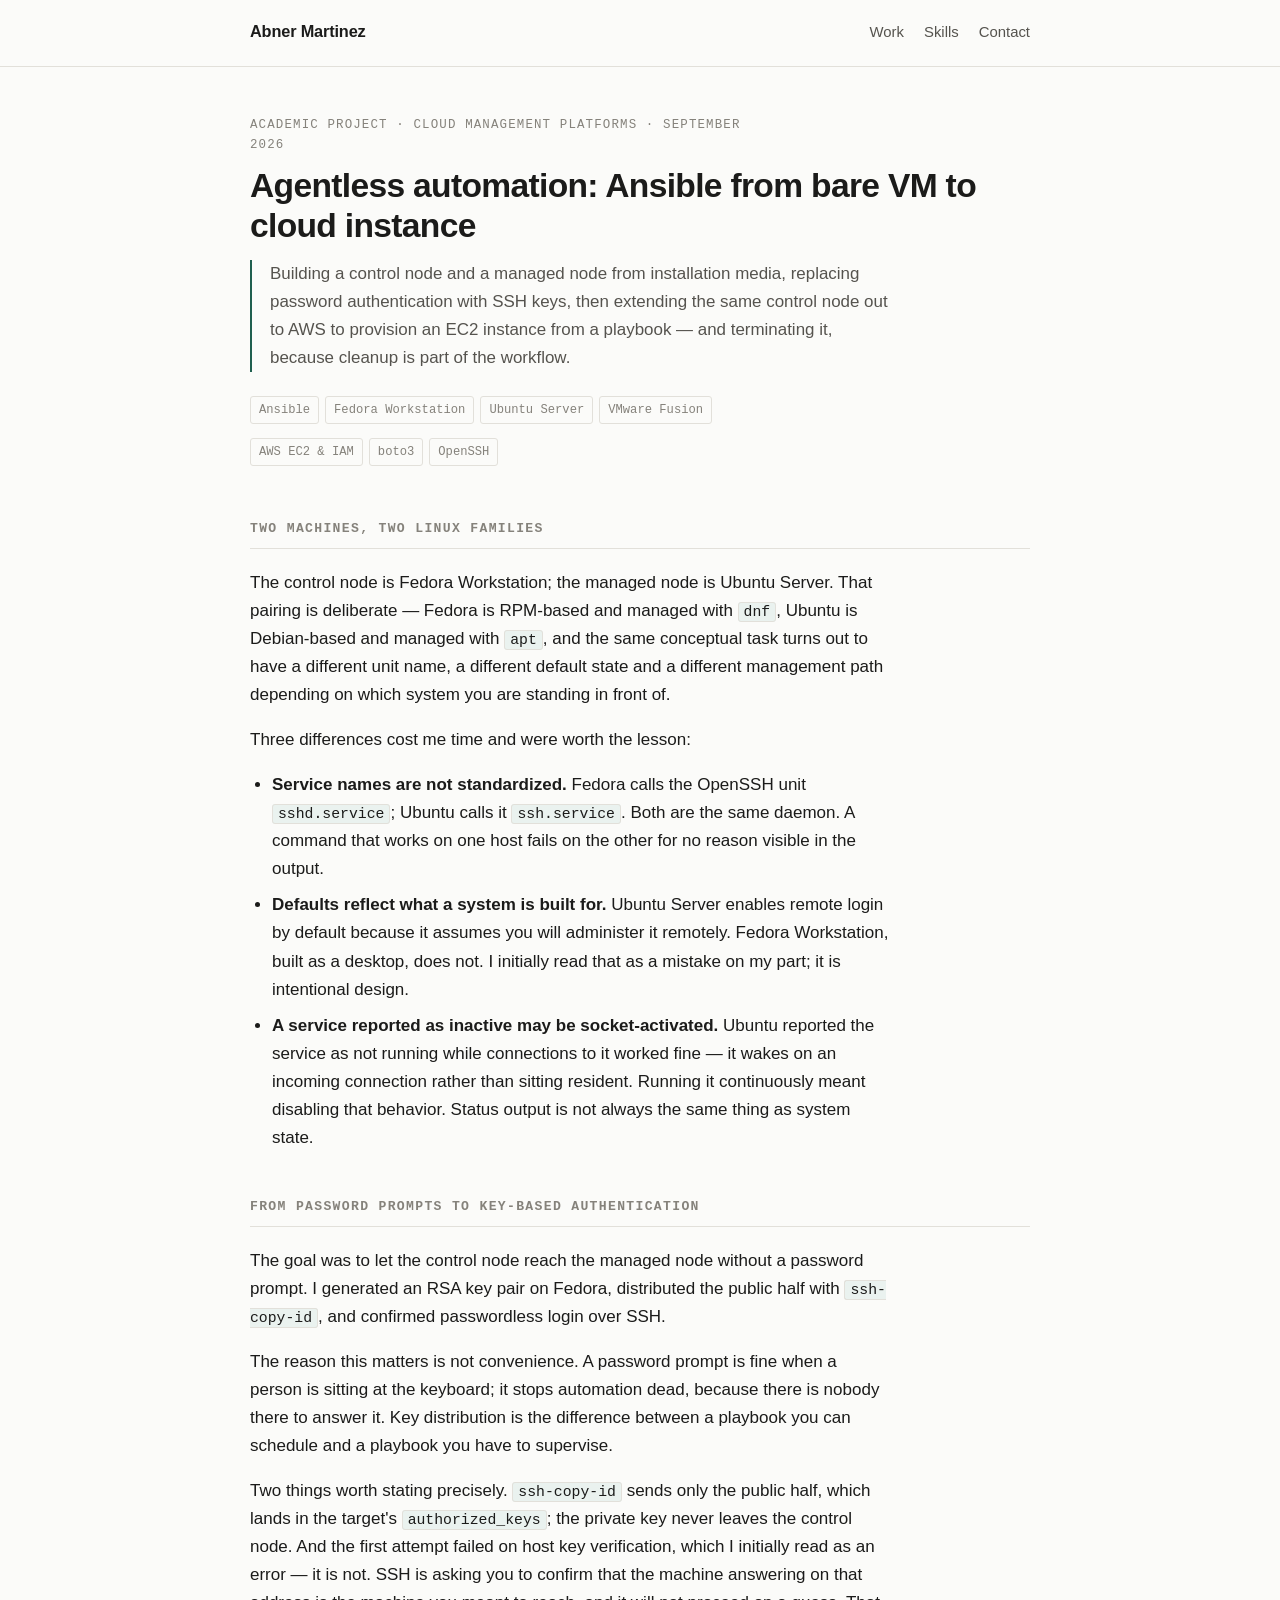
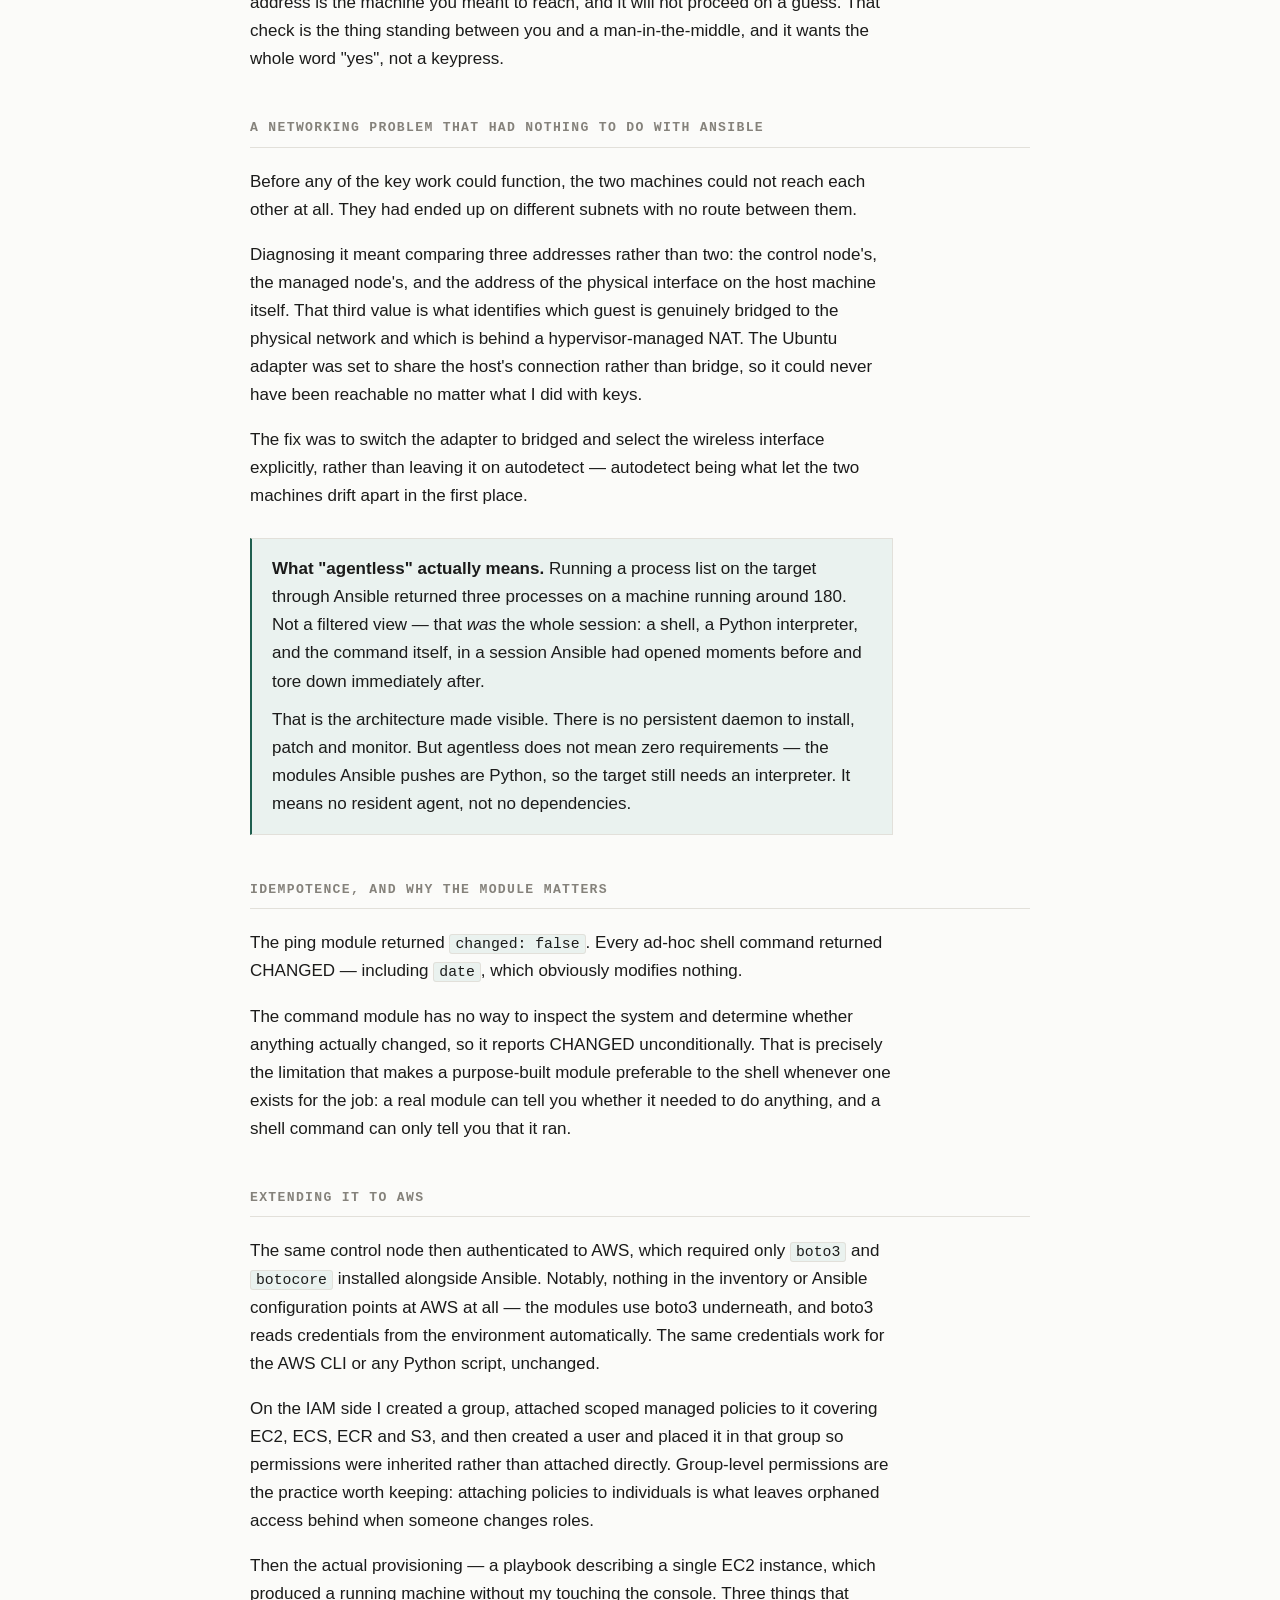
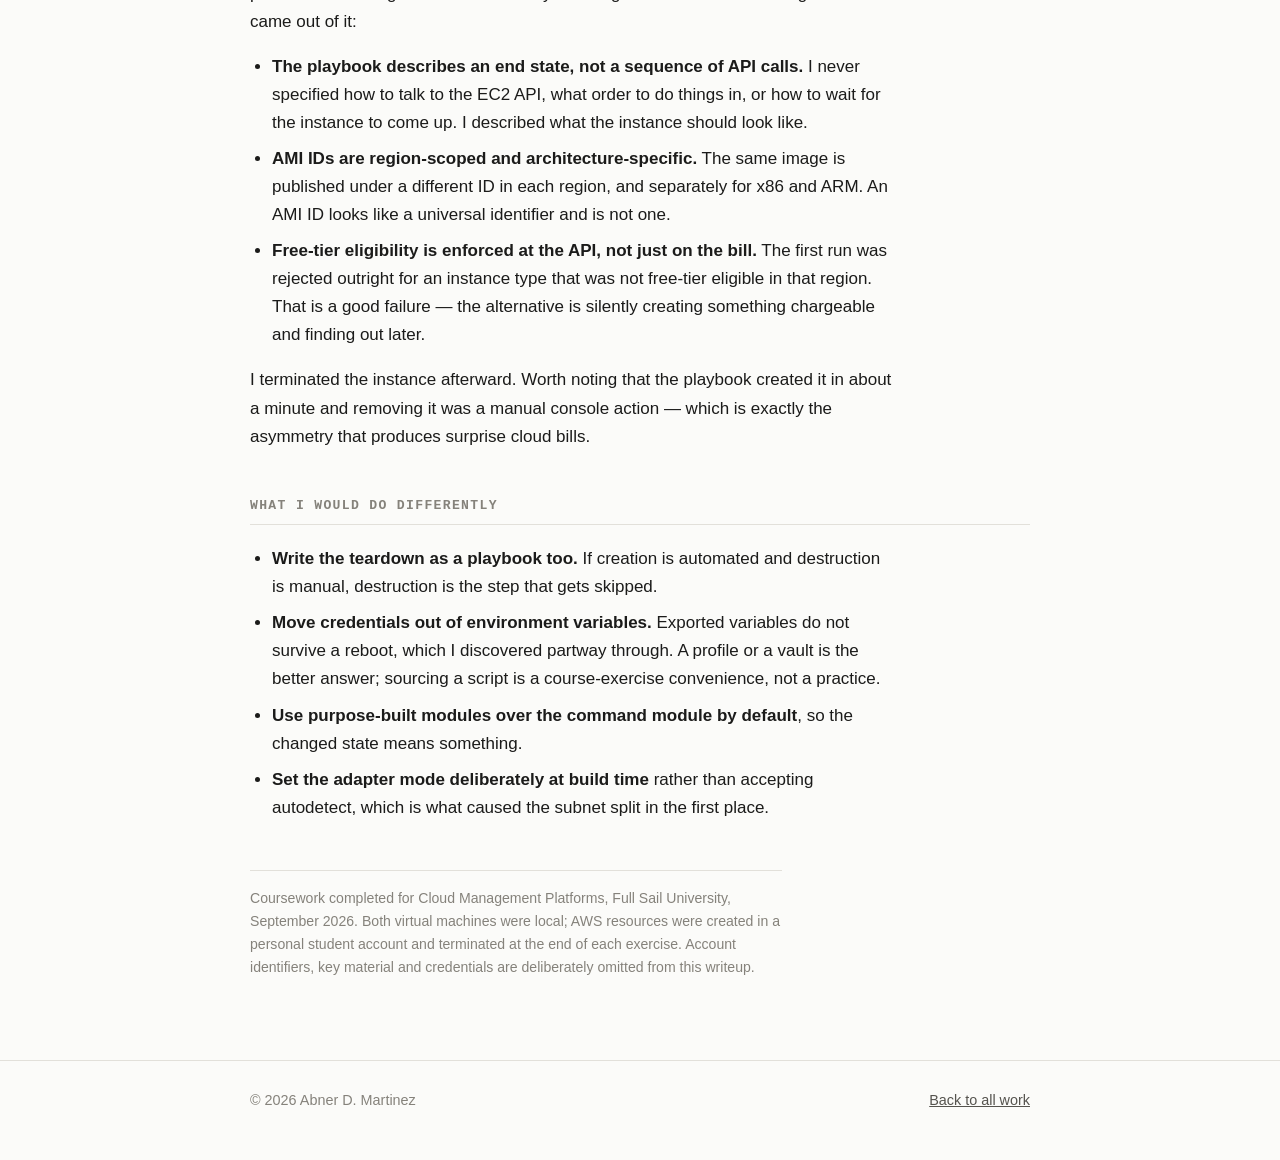
==== projects/ansible-aws-automation.html @ c4e3018a "Portfolio site: six project writeups, home page, styles" ====
<!DOCTYPE html>
<html lang="en">
<head>
<meta charset="utf-8">
<meta name="viewport" content="width=device-width, initial-scale=1">
<title>Agentless automation with Ansible — Abner Martinez</title>
<meta name="description" content="Building an Ansible control node and managed node, moving to key-based authentication, and provisioning AWS EC2 from a playbook.">
<link rel="stylesheet" href="../style.css">
</head>
<body>

<header class="site-head">
  <div class="wrap">
    <a class="brand" href="../index.html">Abner Martinez</a>
    <nav class="site-nav">
      <a href="../index.html#work">Work</a>
      <a href="../index.html#skills">Skills</a>
      <a href="../index.html#contact">Contact</a>
    </nav>
  </div>
</header>

<main class="wrap">
<article>

  <p class="eyebrow">Academic project &middot; Cloud Management Platforms &middot; September 2026</p>
  <h1>Agentless automation: Ansible from bare VM to cloud instance</h1>
  <p class="summary">Building a control node and a managed node from installation media, replacing password authentication with SSH keys, then extending the same control node out to AWS to provision an EC2 instance from a playbook — and terminating it, because cleanup is part of the workflow.</p>

  <ul class="meta">
    <li>Ansible</li>
    <li>Fedora Workstation</li>
    <li>Ubuntu Server</li>
    <li>VMware Fusion</li>
    <li>AWS EC2 &amp; IAM</li>
    <li>boto3</li>
    <li>OpenSSH</li>
  </ul>

  <h2>Two machines, two Linux families</h2>

  <p>The control node is Fedora Workstation; the managed node is Ubuntu Server. That pairing is deliberate — Fedora is RPM-based and managed with <code>dnf</code>, Ubuntu is Debian-based and managed with <code>apt</code>, and the same conceptual task turns out to have a different unit name, a different default state and a different management path depending on which system you are standing in front of.</p>

  <p>Three differences cost me time and were worth the lesson:</p>

  <ul>
    <li><strong>Service names are not standardized.</strong> Fedora calls the OpenSSH unit <code>sshd.service</code>; Ubuntu calls it <code>ssh.service</code>. Both are the same daemon. A command that works on one host fails on the other for no reason visible in the output.</li>
    <li><strong>Defaults reflect what a system is built for.</strong> Ubuntu Server enables remote login by default because it assumes you will administer it remotely. Fedora Workstation, built as a desktop, does not. I initially read that as a mistake on my part; it is intentional design.</li>
    <li><strong>A service reported as inactive may be socket-activated.</strong> Ubuntu reported the service as not running while connections to it worked fine — it wakes on an incoming connection rather than sitting resident. Running it continuously meant disabling that behavior. Status output is not always the same thing as system state.</li>
  </ul>

  <h2>From password prompts to key-based authentication</h2>

  <p>The goal was to let the control node reach the managed node without a password prompt. I generated an RSA key pair on Fedora, distributed the public half with <code>ssh-copy-id</code>, and confirmed passwordless login over SSH.</p>

  <p>The reason this matters is not convenience. A password prompt is fine when a person is sitting at the keyboard; it stops automation dead, because there is nobody there to answer it. Key distribution is the difference between a playbook you can schedule and a playbook you have to supervise.</p>

  <p>Two things worth stating precisely. <code>ssh-copy-id</code> sends only the public half, which lands in the target's <code>authorized_keys</code>; the private key never leaves the control node. And the first attempt failed on host key verification, which I initially read as an error — it is not. SSH is asking you to confirm that the machine answering on that address is the machine you meant to reach, and it will not proceed on a guess. That check is the thing standing between you and a man-in-the-middle, and it wants the whole word "yes", not a keypress.</p>

  <h2>A networking problem that had nothing to do with Ansible</h2>

  <p>Before any of the key work could function, the two machines could not reach each other at all. They had ended up on different subnets with no route between them.</p>

  <p>Diagnosing it meant comparing three addresses rather than two: the control node's, the managed node's, and the address of the physical interface on the host machine itself. That third value is what identifies which guest is genuinely bridged to the physical network and which is behind a hypervisor-managed NAT. The Ubuntu adapter was set to share the host's connection rather than bridge, so it could never have been reachable no matter what I did with keys.</p>

  <p>The fix was to switch the adapter to bridged and select the wireless interface explicitly, rather than leaving it on autodetect — autodetect being what let the two machines drift apart in the first place.</p>

  <div class="callout">
    <p><strong>What "agentless" actually means.</strong> Running a process list on the target through Ansible returned three processes on a machine running around 180. Not a filtered view — that <em>was</em> the whole session: a shell, a Python interpreter, and the command itself, in a session Ansible had opened moments before and tore down immediately after.</p>
    <p>That is the architecture made visible. There is no persistent daemon to install, patch and monitor. But agentless does not mean zero requirements — the modules Ansible pushes are Python, so the target still needs an interpreter. It means no resident agent, not no dependencies.</p>
  </div>

  <h2>Idempotence, and why the module matters</h2>

  <p>The ping module returned <code>changed: false</code>. Every ad-hoc shell command returned CHANGED — including <code>date</code>, which obviously modifies nothing.</p>

  <p>The command module has no way to inspect the system and determine whether anything actually changed, so it reports CHANGED unconditionally. That is precisely the limitation that makes a purpose-built module preferable to the shell whenever one exists for the job: a real module can tell you whether it needed to do anything, and a shell command can only tell you that it ran.</p>

  <h2>Extending it to AWS</h2>

  <p>The same control node then authenticated to AWS, which required only <code>boto3</code> and <code>botocore</code> installed alongside Ansible. Notably, nothing in the inventory or Ansible configuration points at AWS at all — the modules use boto3 underneath, and boto3 reads credentials from the environment automatically. The same credentials work for the AWS CLI or any Python script, unchanged.</p>

  <p>On the IAM side I created a group, attached scoped managed policies to it covering EC2, ECS, ECR and S3, and then created a user and placed it in that group so permissions were inherited rather than attached directly. Group-level permissions are the practice worth keeping: attaching policies to individuals is what leaves orphaned access behind when someone changes roles.</p>

  <p>Then the actual provisioning — a playbook describing a single EC2 instance, which produced a running machine without my touching the console. Three things that came out of it:</p>

  <ul>
    <li><strong>The playbook describes an end state, not a sequence of API calls.</strong> I never specified how to talk to the EC2 API, what order to do things in, or how to wait for the instance to come up. I described what the instance should look like.</li>
    <li><strong>AMI IDs are region-scoped and architecture-specific.</strong> The same image is published under a different ID in each region, and separately for x86 and ARM. An AMI ID looks like a universal identifier and is not one.</li>
    <li><strong>Free-tier eligibility is enforced at the API, not just on the bill.</strong> The first run was rejected outright for an instance type that was not free-tier eligible in that region. That is a good failure — the alternative is silently creating something chargeable and finding out later.</li>
  </ul>

  <p>I terminated the instance afterward. Worth noting that the playbook created it in about a minute and removing it was a manual console action — which is exactly the asymmetry that produces surprise cloud bills.</p>

  <h2>What I would do differently</h2>

  <ul>
    <li><strong>Write the teardown as a playbook too.</strong> If creation is automated and destruction is manual, destruction is the step that gets skipped.</li>
    <li><strong>Move credentials out of environment variables.</strong> Exported variables do not survive a reboot, which I discovered partway through. A profile or a vault is the better answer; sourcing a script is a course-exercise convenience, not a practice.</li>
    <li><strong>Use purpose-built modules over the command module by default</strong>, so the changed state means something.</li>
    <li><strong>Set the adapter mode deliberately at build time</strong> rather than accepting autodetect, which is what caused the subnet split in the first place.</li>
  </ul>

  <p class="note">Coursework completed for Cloud Management Platforms, Full Sail University, September 2026. Both virtual machines were local; AWS resources were created in a personal student account and terminated at the end of each exercise. Account identifiers, key material and credentials are deliberately omitted from this writeup.</p>

</article>
</main>

<footer class="site-foot">
  <div class="wrap">
    <span>&copy; 2026 Abner D. Martinez</span>
    <span><a href="../index.html">Back to all work</a></span>
  </div>
</footer>

</body>
</html>
---- style.css ----
:root {
  --bg: #fbfbf9;
  --surface: #ffffff;
  --ink: #1b1b1a;
  --ink-soft: #55534e;
  --ink-faint: #85827b;
  --rule: #e2e0da;
  --accent: #1f5f4f;
  --accent-soft: #eaf2ef;
  --mono: ui-monospace, SFMono-Regular, "SF Mono", Menlo, Consolas, monospace;
  --sans: -apple-system, BlinkMacSystemFont, "Segoe UI", Inter, Roboto, Helvetica, Arial, sans-serif;
  --measure: 68ch;
}

@media (prefers-color-scheme: dark) {
  :root {
    --bg: #14150f;
    --surface: #1c1d17;
    --ink: #eceadf;
    --ink-soft: #b4b1a4;
    --ink-faint: #85827b;
    --rule: #32332a;
    --accent: #7fc2ae;
    --accent-soft: #1f2a26;
  }
}

* { box-sizing: border-box; }

html { -webkit-text-size-adjust: 100%; }

body {
  margin: 0;
  background: var(--bg);
  color: var(--ink);
  font-family: var(--sans);
  font-size: 17px;
  line-height: 1.65;
  -webkit-font-smoothing: antialiased;
}

.wrap {
  max-width: 820px;
  margin: 0 auto;
  padding: 0 20px;
}

/* ---------- header ---------- */

.site-head {
  border-bottom: 1px solid var(--rule);
  padding-block: 18px;
  margin-bottom: 48px;
}

.site-head .wrap {
  display: flex;
  flex-wrap: wrap;
  gap: 8px 24px;
  align-items: baseline;
  justify-content: space-between;
}

.site-head a { color: inherit; }

.brand {
  font-weight: 650;
  letter-spacing: -0.01em;
  text-decoration: none;
  font-size: 1.02rem;
}

.site-nav {
  display: flex;
  flex-wrap: wrap;
  gap: 20px;
  font-size: 0.93rem;
}

.site-nav a {
  color: var(--ink-soft);
  text-decoration: none;
  border-bottom: 1px solid transparent;
  padding-bottom: 2px;
}

.site-nav a:hover { color: var(--ink); border-bottom-color: var(--accent); }

/* ---------- hero ---------- */

.hero h1 {
  font-size: clamp(1.9rem, 5vw, 2.6rem);
  line-height: 1.15;
  letter-spacing: -0.025em;
  margin: 0 0 12px;
}

.hero .tagline {
  font-size: 1.1rem;
  color: var(--ink-soft);
  margin: 0 0 24px;
  max-width: var(--measure);
}

.credentials {
  display: flex;
  flex-wrap: wrap;
  gap: 8px;
  margin: 0 0 28px;
  padding: 0;
  list-style: none;
}

.credentials li {
  font-size: 0.83rem;
  font-family: var(--mono);
  color: var(--ink-soft);
  background: var(--accent-soft);
  border: 1px solid var(--rule);
  border-radius: 3px;
  padding: 4px 10px;
}

.intro {
  max-width: var(--measure);
  color: var(--ink-soft);
}

.intro strong { color: var(--ink); font-weight: 600; }

/* ---------- sections ---------- */

section { margin-top: 56px; }

h2 {
  font-size: 0.82rem;
  font-family: var(--mono);
  text-transform: uppercase;
  letter-spacing: 0.1em;
  color: var(--ink-faint);
  font-weight: 600;
  margin: 0 0 20px;
  padding-bottom: 8px;
  border-bottom: 1px solid var(--rule);
}

h3 {
  font-size: 1.12rem;
  letter-spacing: -0.01em;
  margin: 32px 0 8px;
}

p { max-width: var(--measure); }

a { color: var(--accent); }

/* ---------- project cards ---------- */

.cards { display: grid; gap: 2px; }

.card {
  display: block;
  text-decoration: none;
  color: inherit;
  background: var(--surface);
  border: 1px solid var(--rule);
  padding: 20px 22px;
  transition: border-color 0.12s ease, transform 0.12s ease;
}

.card:hover { border-color: var(--accent); transform: translateX(2px); }

.card h3 { margin: 0 0 6px; font-size: 1.06rem; }

.card p { margin: 0 0 10px; color: var(--ink-soft); font-size: 0.95rem; max-width: none; }

.tags {
  display: flex;
  flex-wrap: wrap;
  gap: 6px;
  font-family: var(--mono);
  font-size: 0.74rem;
  color: var(--ink-faint);
}

.tags span {
  border: 1px solid var(--rule);
  border-radius: 3px;
  padding: 2px 7px;
}

/* ---------- skills ---------- */

.skills dt {
  font-weight: 600;
  font-size: 0.95rem;
  margin-top: 18px;
}

.skills dd {
  margin: 4px 0 0;
  color: var(--ink-soft);
  font-size: 0.95rem;
  max-width: var(--measure);
}

/* ---------- project page ---------- */

.eyebrow {
  font-family: var(--mono);
  font-size: 0.78rem;
  text-transform: uppercase;
  letter-spacing: 0.09em;
  color: var(--ink-faint);
  margin: 0 0 10px;
}

article h1 {
  font-size: clamp(1.6rem, 4vw, 2.1rem);
  line-height: 1.2;
  letter-spacing: -0.02em;
  margin: 0 0 14px;
}

.summary {
  font-size: 1.06rem;
  color: var(--ink-soft);
  border-left: 2px solid var(--accent);
  padding-left: 18px;
  margin: 0 0 8px;
}

.meta {
  display: flex;
  flex-wrap: wrap;
  gap: 6px;
  margin: 24px 0 0;
  padding: 0;
  list-style: none;
  font-family: var(--mono);
  font-size: 0.76rem;
  color: var(--ink-faint);
}

.meta li { border: 1px solid var(--rule); border-radius: 3px; padding: 3px 8px; }

article h2 {
  margin-top: 44px;
}

article ul, article ol { max-width: var(--measure); padding-left: 22px; }

article li { margin-bottom: 8px; }

.callout {
  background: var(--accent-soft);
  border: 1px solid var(--rule);
  border-left: 2px solid var(--accent);
  padding: 16px 20px;
  margin: 28px 0;
  max-width: var(--measure);
}

.callout p { margin: 0; }

.callout p + p { margin-top: 10px; }

code {
  font-family: var(--mono);
  font-size: 0.87em;
  background: var(--accent-soft);
  border: 1px solid var(--rule);
  border-radius: 3px;
  padding: 1px 5px;
}

.table-scroll { overflow-x: auto; margin: 24px 0; max-width: 100%; }

table { border-collapse: collapse; font-size: 0.92rem; min-width: 380px; }

th, td { text-align: left; padding: 9px 16px 9px 0; border-bottom: 1px solid var(--rule); }

th { font-weight: 600; color: var(--ink-faint); font-size: 0.8rem; text-transform: uppercase; letter-spacing: 0.06em; }

td.num { font-family: var(--mono); }

.note {
  font-size: 0.88rem;
  color: var(--ink-faint);
  border-top: 1px solid var(--rule);
  padding-top: 16px;
  margin-top: 48px;
  max-width: var(--measure);
}

/* ---------- footer ---------- */

.site-foot {
  margin-top: 80px;
  border-top: 1px solid var(--rule);
  padding-block: 28px 48px;
  font-size: 0.9rem;
  color: var(--ink-faint);
}

.site-foot a { color: var(--ink-soft); }

.site-foot .wrap { display: flex; flex-wrap: wrap; gap: 8px 24px; justify-content: space-between; }

/* ---------- small screens ---------- */

@media (max-width: 560px) {
  body { font-size: 16px; }
  .site-head { margin-bottom: 36px; }
  section { margin-top: 44px; }
  .card { padding: 18px; }
}
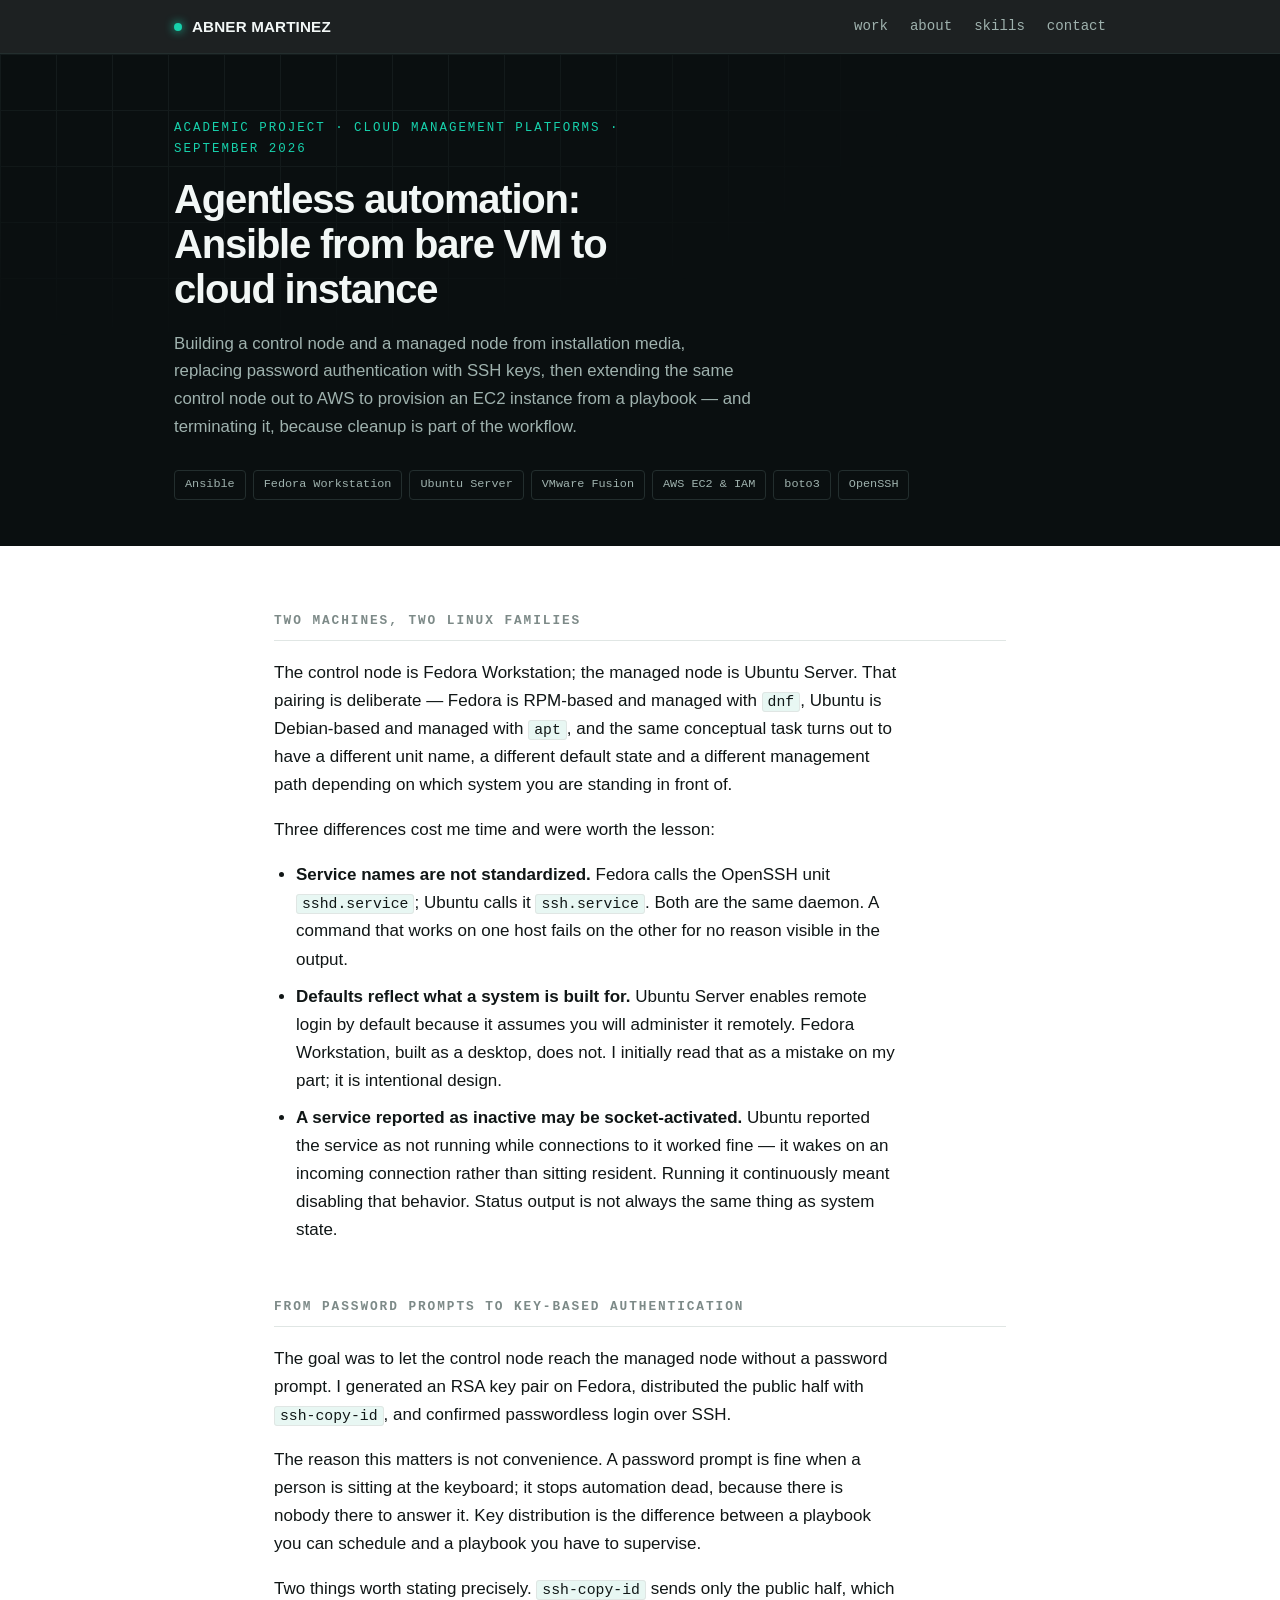
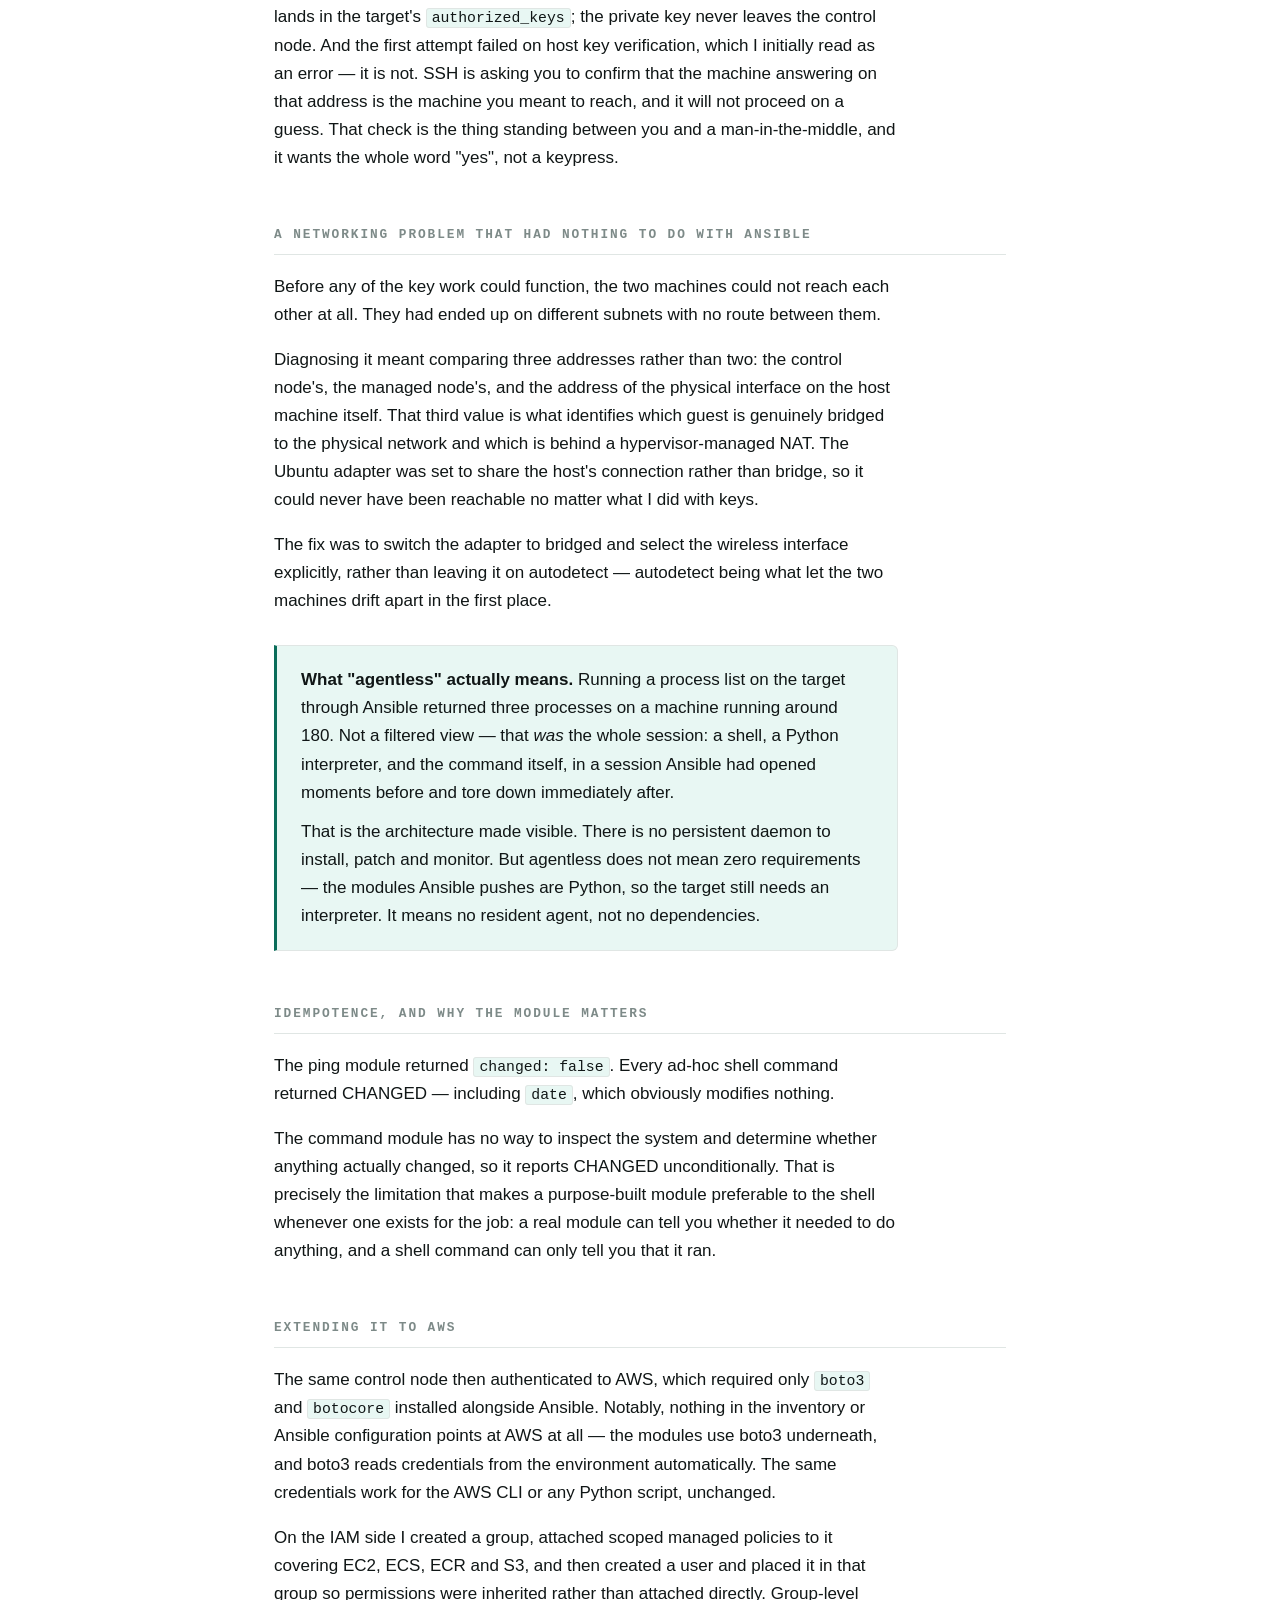
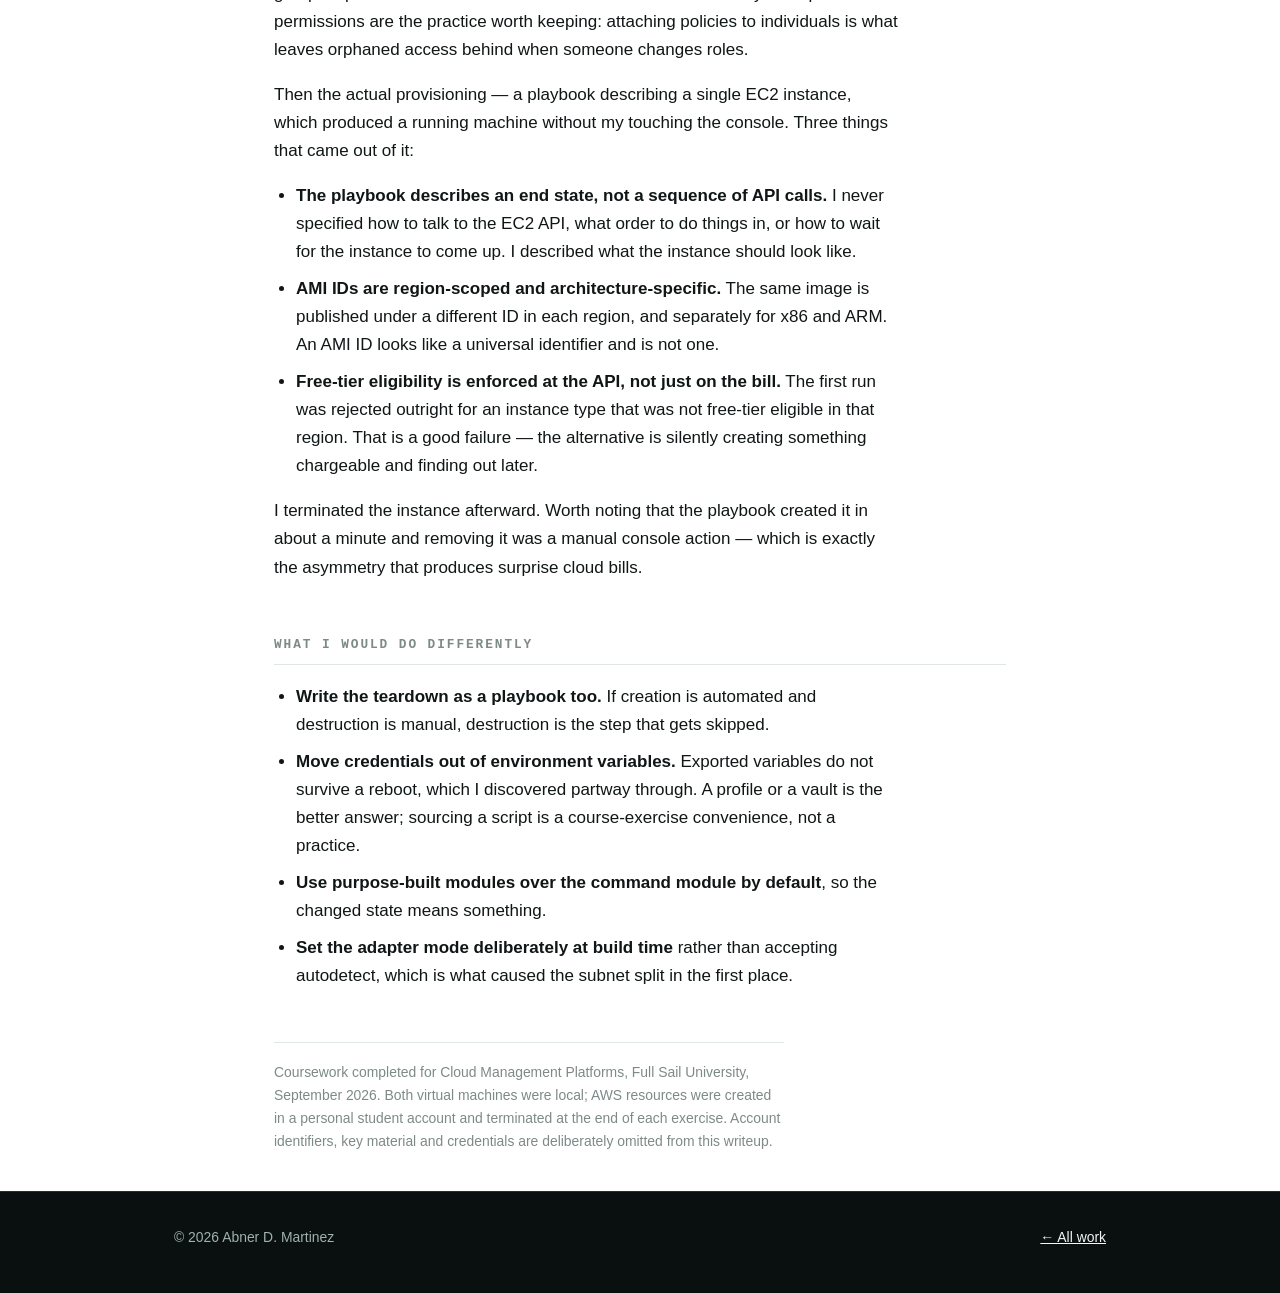
==== commit b8eda98f: "Restyle: dark hero, metrics, headshot" ====
--- a/projects/ansible-aws-automation.html
+++ b/projects/ansible-aws-automation.html
@@ -9,34 +9,38 @@
 </head>
 <body>
 
-<header class="site-head">
+
+<div class="topbar">
   <div class="wrap">
-    <a class="brand" href="../index.html">Abner Martinez</a>
-    <nav class="site-nav">
-      <a href="../index.html#work">Work</a>
-      <a href="../index.html#skills">Skills</a>
-      <a href="../index.html#contact">Contact</a>
+    <a class="brand" href="../index.html"><span class="dot"></span>ABNER MARTINEZ</a>
+    <nav>
+      <a href="../index.html#work">work</a>
+      <a href="../index.html#about">about</a>
+      <a href="../index.html#skills">skills</a>
+      <a href="../index.html#contact">contact</a>
     </nav>
+  </div>
+</div>
+
+<header class="page-head">
+  <div class="wrap">
+    <p class="kicker">Academic project &middot; Cloud Management Platforms &middot; September 2026</p>
+    <h1>Agentless automation: Ansible from bare VM to cloud instance</h1>
+    <p class="lede">Building a control node and a managed node from installation media, replacing password authentication with SSH keys, then extending the same control node out to AWS to provision an EC2 instance from a playbook — and terminating it, because cleanup is part of the workflow.</p>
+    <ul class="toolset">
+      <li>Ansible</li>
+      <li>Fedora Workstation</li>
+      <li>Ubuntu Server</li>
+      <li>VMware Fusion</li>
+      <li>AWS EC2 &amp; IAM</li>
+      <li>boto3</li>
+      <li>OpenSSH</li>
+    </ul>
   </div>
 </header>
 
-<main class="wrap">
+<main class="wrap narrow">
 <article>
-
-  <p class="eyebrow">Academic project &middot; Cloud Management Platforms &middot; September 2026</p>
-  <h1>Agentless automation: Ansible from bare VM to cloud instance</h1>
-  <p class="summary">Building a control node and a managed node from installation media, replacing password authentication with SSH keys, then extending the same control node out to AWS to provision an EC2 instance from a playbook — and terminating it, because cleanup is part of the workflow.</p>
-
-  <ul class="meta">
-    <li>Ansible</li>
-    <li>Fedora Workstation</li>
-    <li>Ubuntu Server</li>
-    <li>VMware Fusion</li>
-    <li>AWS EC2 &amp; IAM</li>
-    <li>boto3</li>
-    <li>OpenSSH</li>
-  </ul>
-
   <h2>Two machines, two Linux families</h2>
 
   <p>The control node is Fedora Workstation; the managed node is Ubuntu Server. That pairing is deliberate — Fedora is RPM-based and managed with <code>dnf</code>, Ubuntu is Debian-based and managed with <code>apt</code>, and the same conceptual task turns out to have a different unit name, a different default state and a different management path depending on which system you are standing in front of.</p>
@@ -109,7 +113,7 @@
 <footer class="site-foot">
   <div class="wrap">
     <span>&copy; 2026 Abner D. Martinez</span>
-    <span><a href="../index.html">Back to all work</a></span>
+    <span><a href="../index.html">&larr; All work</a></span>
   </div>
 </footer>
 
--- a/style.css
+++ b/style.css
@@ -1,33 +1,43 @@
 :root {
-  --bg: #fbfbf9;
+  --bg: #ffffff;
   --surface: #ffffff;
-  --ink: #1b1b1a;
-  --ink-soft: #55534e;
-  --ink-faint: #85827b;
-  --rule: #e2e0da;
-  --accent: #1f5f4f;
-  --accent-soft: #eaf2ef;
+  --surface-alt: #f5f7f7;
+  --ink: #101616;
+  --ink-soft: #4d5a58;
+  --ink-faint: #7d8a88;
+  --rule: #e0e6e4;
+
+  --dark: #0a0f10;
+  --dark-2: #111819;
+  --dark-ink: #f2f7f6;
+  --dark-soft: #9fb2ae;
+  --dark-rule: #232e2e;
+
+  --accent: #17d1ac;        /* on dark */
+  --accent-ink: #0a6d5a;    /* on light */
+  --accent-wash: #e8f7f3;
+
   --mono: ui-monospace, SFMono-Regular, "SF Mono", Menlo, Consolas, monospace;
   --sans: -apple-system, BlinkMacSystemFont, "Segoe UI", Inter, Roboto, Helvetica, Arial, sans-serif;
-  --measure: 68ch;
+  --measure: 66ch;
 }
 
 @media (prefers-color-scheme: dark) {
   :root {
-    --bg: #14150f;
-    --surface: #1c1d17;
-    --ink: #eceadf;
-    --ink-soft: #b4b1a4;
-    --ink-faint: #85827b;
-    --rule: #32332a;
-    --accent: #7fc2ae;
-    --accent-soft: #1f2a26;
+    --bg: #0d1213;
+    --surface: #121a1a;
+    --surface-alt: #0f1617;
+    --ink: #eef4f3;
+    --ink-soft: #a9b8b5;
+    --ink-faint: #7d8a88;
+    --rule: #223030;
+    --accent-ink: #17d1ac;
+    --accent-wash: #12211f;
   }
 }
 
 * { box-sizing: border-box; }
-
-html { -webkit-text-size-adjust: 100%; }
+html { -webkit-text-size-adjust: 100%; scroll-behavior: smooth; }
 
 body {
   margin: 0;
@@ -39,279 +49,374 @@
   -webkit-font-smoothing: antialiased;
 }
 
-.wrap {
-  max-width: 820px;
-  margin: 0 auto;
-  padding: 0 20px;
-}
-
-/* ---------- header ---------- */
-
-.site-head {
-  border-bottom: 1px solid var(--rule);
-  padding-block: 18px;
-  margin-bottom: 48px;
-}
-
-.site-head .wrap {
-  display: flex;
-  flex-wrap: wrap;
-  gap: 8px 24px;
-  align-items: baseline;
-  justify-content: space-between;
-}
-
-.site-head a { color: inherit; }
-
-.brand {
+.wrap { max-width: 980px; margin: 0 auto; padding: 0 24px; }
+.narrow { max-width: 780px; }
+
+img { max-width: 100%; display: block; }
+
+/* ============ top bar ============ */
+
+.topbar {
+  position: sticky; top: 0; z-index: 20;
+  background: rgba(10, 15, 16, 0.92);
+  backdrop-filter: saturate(140%) blur(8px);
+  border-bottom: 1px solid var(--dark-rule);
+}
+
+.topbar .wrap {
+  display: flex; flex-wrap: wrap; gap: 8px 28px;
+  align-items: center; justify-content: space-between;
+  padding-block: 14px;
+}
+
+.topbar a { color: var(--dark-soft); text-decoration: none; }
+
+.topbar .brand {
+  color: var(--dark-ink);
   font-weight: 650;
-  letter-spacing: -0.01em;
-  text-decoration: none;
-  font-size: 1.02rem;
-}
-
-.site-nav {
-  display: flex;
-  flex-wrap: wrap;
-  gap: 20px;
-  font-size: 0.93rem;
-}
-
-.site-nav a {
-  color: var(--ink-soft);
-  text-decoration: none;
-  border-bottom: 1px solid transparent;
-  padding-bottom: 2px;
-}
-
-.site-nav a:hover { color: var(--ink); border-bottom-color: var(--accent); }
-
-/* ---------- hero ---------- */
+  letter-spacing: 0.01em;
+  font-size: 0.95rem;
+  display: flex; align-items: center; gap: 10px;
+}
+
+.brand .dot {
+  width: 8px; height: 8px; border-radius: 50%;
+  background: var(--accent);
+  box-shadow: 0 0 10px var(--accent);
+  flex: none;
+}
+
+.topbar nav { display: flex; flex-wrap: wrap; gap: 22px; font-size: 0.88rem; font-family: var(--mono); }
+.topbar nav a:hover { color: var(--accent); }
+
+/* ============ hero ============ */
+
+.hero {
+  position: relative;
+  background: var(--dark);
+  color: var(--dark-ink);
+  overflow: hidden;
+  padding-block: 84px 0;
+}
+
+.hero::before {
+  content: "";
+  position: absolute; inset: 0;
+  background-image:
+    linear-gradient(var(--dark-rule) 1px, transparent 1px),
+    linear-gradient(90deg, var(--dark-rule) 1px, transparent 1px);
+  background-size: 56px 56px;
+  opacity: 0.45;
+  mask-image: radial-gradient(ellipse 80% 70% at 30% 0%, #000 30%, transparent 78%);
+  -webkit-mask-image: radial-gradient(ellipse 80% 70% at 30% 0%, #000 30%, transparent 78%);
+}
+
+.hero::after {
+  content: "";
+  position: absolute;
+  top: -180px; right: -140px;
+  width: 620px; height: 620px;
+  background: radial-gradient(circle, rgba(23,209,172,0.20) 0%, rgba(23,209,172,0) 65%);
+  pointer-events: none;
+}
+
+.hero .wrap { position: relative; z-index: 1; }
+
+.kicker {
+  font-family: var(--mono);
+  font-size: 0.78rem;
+  letter-spacing: 0.16em;
+  text-transform: uppercase;
+  color: var(--accent);
+  margin: 0 0 18px;
+  display: flex; align-items: center; gap: 12px;
+}
+
+.kicker::after {
+  content: ""; height: 1px; flex: 1;
+  background: linear-gradient(90deg, var(--dark-rule), transparent);
+}
 
 .hero h1 {
-  font-size: clamp(1.9rem, 5vw, 2.6rem);
-  line-height: 1.15;
-  letter-spacing: -0.025em;
-  margin: 0 0 12px;
-}
-
-.hero .tagline {
-  font-size: 1.1rem;
-  color: var(--ink-soft);
-  margin: 0 0 24px;
-  max-width: var(--measure);
-}
-
-.credentials {
-  display: flex;
-  flex-wrap: wrap;
-  gap: 8px;
-  margin: 0 0 28px;
-  padding: 0;
-  list-style: none;
-}
-
-.credentials li {
-  font-size: 0.83rem;
+  font-size: clamp(2.1rem, 6.2vw, 3.6rem);
+  line-height: 1.06;
+  letter-spacing: -0.035em;
+  font-weight: 680;
+  margin: 0 0 22px;
+  max-width: 17ch;
+}
+
+.hero h1 em { font-style: normal; color: var(--accent); }
+
+.hero .lede {
+  font-size: clamp(1.02rem, 2.2vw, 1.16rem);
+  color: var(--dark-soft);
+  max-width: 58ch;
+  margin: 0 0 30px;
+}
+
+.creds { display: flex; flex-wrap: wrap; gap: 8px; margin: 0 0 56px; padding: 0; list-style: none; }
+
+.creds li {
+  font-family: var(--mono); font-size: 0.76rem;
+  color: var(--dark-soft);
+  border: 1px solid var(--dark-rule);
+  border-radius: 999px;
+  padding: 5px 13px;
+}
+
+/* metric band */
+
+.metrics {
+  display: grid;
+  grid-template-columns: repeat(auto-fit, minmax(150px, 1fr));
+  border-top: 1px solid var(--dark-rule);
+  margin: 0;
+}
+
+.metrics div { padding: 24px 24px 30px 0; }
+
+.metrics .n {
+  display: block;
+  font-size: clamp(1.9rem, 4.4vw, 2.6rem);
+  line-height: 1;
+  font-weight: 640;
+  letter-spacing: -0.04em;
+  color: var(--accent);
+  font-variant-numeric: tabular-nums;
+}
+
+.metrics .l {
+  display: block;
   font-family: var(--mono);
-  color: var(--ink-soft);
-  background: var(--accent-soft);
-  border: 1px solid var(--rule);
-  border-radius: 3px;
-  padding: 4px 10px;
-}
-
-.intro {
-  max-width: var(--measure);
-  color: var(--ink-soft);
-}
-
-.intro strong { color: var(--ink); font-weight: 600; }
-
-/* ---------- sections ---------- */
-
-section { margin-top: 56px; }
-
-h2 {
-  font-size: 0.82rem;
-  font-family: var(--mono);
+  font-size: 0.72rem;
   text-transform: uppercase;
   letter-spacing: 0.1em;
-  color: var(--ink-faint);
-  font-weight: 600;
-  margin: 0 0 20px;
-  padding-bottom: 8px;
-  border-bottom: 1px solid var(--rule);
-}
-
-h3 {
-  font-size: 1.12rem;
-  letter-spacing: -0.01em;
-  margin: 32px 0 8px;
-}
-
+  color: var(--dark-soft);
+  margin-top: 9px;
+}
+
+/* ============ sections ============ */
+
+section { padding-block: 74px; }
+section + section { border-top: 1px solid var(--rule); }
+.alt { background: var(--surface-alt); }
+
+.sec-head {
+  display: flex; align-items: baseline; gap: 16px;
+  margin: 0 0 34px;
+}
+
+.sec-head h2 {
+  font-size: 0.8rem; font-family: var(--mono);
+  text-transform: uppercase; letter-spacing: 0.15em;
+  color: var(--ink-faint); font-weight: 600; margin: 0;
+}
+
+.sec-head::after { content: ""; height: 1px; flex: 1; background: var(--rule); }
+
+h3 { font-size: 1.1rem; letter-spacing: -0.012em; margin: 28px 0 6px; }
 p { max-width: var(--measure); }
-
-a { color: var(--accent); }
-
-/* ---------- project cards ---------- */
-
-.cards { display: grid; gap: 2px; }
+a { color: var(--accent-ink); }
+
+/* ============ project cards ============ */
+
+.cards { display: grid; gap: 14px; }
 
 .card {
-  display: block;
-  text-decoration: none;
-  color: inherit;
+  position: relative;
+  display: grid;
+  grid-template-columns: 62px 1fr;
+  gap: 4px 18px;
+  text-decoration: none; color: inherit;
   background: var(--surface);
   border: 1px solid var(--rule);
-  padding: 20px 22px;
-  transition: border-color 0.12s ease, transform 0.12s ease;
-}
-
-.card:hover { border-color: var(--accent); transform: translateX(2px); }
-
-.card h3 { margin: 0 0 6px; font-size: 1.06rem; }
-
-.card p { margin: 0 0 10px; color: var(--ink-soft); font-size: 0.95rem; max-width: none; }
-
-.tags {
-  display: flex;
-  flex-wrap: wrap;
-  gap: 6px;
+  border-radius: 6px;
+  padding: 24px 26px;
+  transition: border-color 0.15s ease, box-shadow 0.15s ease, transform 0.15s ease;
+}
+
+.card::before {
+  content: "";
+  position: absolute; left: 0; top: 0; bottom: 0;
+  width: 3px; border-radius: 6px 0 0 6px;
+  background: var(--accent-ink);
+  opacity: 0; transition: opacity 0.15s ease;
+}
+
+.card:hover {
+  border-color: var(--accent-ink);
+  box-shadow: 0 8px 26px -18px rgba(0,0,0,0.5);
+  transform: translateY(-2px);
+}
+
+.card:hover::before { opacity: 1; }
+
+.card .idx {
+  grid-row: 1 / span 3;
   font-family: var(--mono);
-  font-size: 0.74rem;
-  color: var(--ink-faint);
-}
-
-.tags span {
+  font-size: 0.95rem;
+  color: var(--accent-ink);
+  font-weight: 600;
+  padding-top: 3px;
+}
+
+.card h3 { margin: 0 0 8px; font-size: 1.14rem; line-height: 1.3; letter-spacing: -0.015em; }
+.card p { margin: 0 0 14px; color: var(--ink-soft); font-size: 0.95rem; max-width: 62ch; }
+
+.stat {
+  display: inline-block;
+  font-family: var(--mono); font-size: 0.78rem;
+  color: var(--accent-ink);
+  background: var(--accent-wash);
+  border-radius: 4px;
+  padding: 3px 9px;
+  margin: 0 0 12px;
+}
+
+.tags { display: flex; flex-wrap: wrap; gap: 6px; font-family: var(--mono); font-size: 0.72rem; color: var(--ink-faint); }
+.tags span { border: 1px solid var(--rule); border-radius: 3px; padding: 2px 7px; }
+
+@media (max-width: 560px) {
+  .card { grid-template-columns: 1fr; gap: 0; padding: 20px; }
+  .card .idx { grid-row: auto; padding: 0 0 6px; }
+}
+
+/* ============ about ============ */
+
+.about-grid {
+  display: grid;
+  grid-template-columns: 200px 1fr;
+  gap: 36px;
+  align-items: start;
+}
+
+.about-grid img {
+  width: 200px; height: 200px;
+  border-radius: 8px;
+  object-fit: cover;
   border: 1px solid var(--rule);
-  border-radius: 3px;
-  padding: 2px 7px;
-}
-
-/* ---------- skills ---------- */
-
-.skills dt {
-  font-weight: 600;
-  font-size: 0.95rem;
-  margin-top: 18px;
-}
-
-.skills dd {
-  margin: 4px 0 0;
-  color: var(--ink-soft);
-  font-size: 0.95rem;
-  max-width: var(--measure);
-}
-
-/* ---------- project page ---------- */
-
-.eyebrow {
-  font-family: var(--mono);
-  font-size: 0.78rem;
-  text-transform: uppercase;
-  letter-spacing: 0.09em;
-  color: var(--ink-faint);
-  margin: 0 0 10px;
-}
-
-article h1 {
-  font-size: clamp(1.6rem, 4vw, 2.1rem);
-  line-height: 1.2;
-  letter-spacing: -0.02em;
-  margin: 0 0 14px;
-}
-
-.summary {
-  font-size: 1.06rem;
-  color: var(--ink-soft);
-  border-left: 2px solid var(--accent);
-  padding-left: 18px;
-  margin: 0 0 8px;
-}
-
-.meta {
-  display: flex;
-  flex-wrap: wrap;
-  gap: 6px;
-  margin: 24px 0 0;
-  padding: 0;
-  list-style: none;
-  font-family: var(--mono);
-  font-size: 0.76rem;
-  color: var(--ink-faint);
-}
-
-.meta li { border: 1px solid var(--rule); border-radius: 3px; padding: 3px 8px; }
-
+}
+
+@media (max-width: 680px) {
+  .about-grid { grid-template-columns: 1fr; gap: 24px; }
+  .about-grid img { width: 150px; height: 150px; }
+}
+
+/* ============ skills ============ */
+
+.skills { display: grid; grid-template-columns: repeat(auto-fit, minmax(290px, 1fr)); gap: 0 40px; margin: 0; }
+.skills dt { font-weight: 640; font-size: 0.93rem; margin-top: 22px; color: var(--ink); }
+.skills dd { margin: 5px 0 0; color: var(--ink-soft); font-size: 0.92rem; line-height: 1.6; }
+
+/* ============ contact ============ */
+
+.contact-links { display: flex; flex-wrap: wrap; gap: 12px; margin-top: 22px; padding: 0; list-style: none; }
+
+.contact-links a {
+  display: inline-block;
+  font-family: var(--mono); font-size: 0.85rem;
+  text-decoration: none;
+  border: 1px solid var(--accent-ink);
+  color: var(--accent-ink);
+  border-radius: 5px;
+  padding: 9px 18px;
+  transition: background 0.15s ease, color 0.15s ease;
+}
+
+.contact-links a:hover { background: var(--accent-ink); color: #fff; }
+
+/* ============ project page ============ */
+
+.page-head {
+  background: var(--dark);
+  color: var(--dark-ink);
+  position: relative;
+  overflow: hidden;
+  padding-block: 64px 0;
+}
+
+.page-head::before {
+  content: "";
+  position: absolute; inset: 0;
+  background-image:
+    linear-gradient(var(--dark-rule) 1px, transparent 1px),
+    linear-gradient(90deg, var(--dark-rule) 1px, transparent 1px);
+  background-size: 56px 56px; opacity: 0.4;
+  mask-image: radial-gradient(ellipse 70% 80% at 20% 0%, #000 25%, transparent 75%);
+  -webkit-mask-image: radial-gradient(ellipse 70% 80% at 20% 0%, #000 25%, transparent 75%);
+}
+
+.page-head .wrap { position: relative; z-index: 1; }
+
+.page-head h1 {
+  font-size: clamp(1.75rem, 4.6vw, 2.5rem);
+  line-height: 1.12; letter-spacing: -0.03em; font-weight: 680;
+  margin: 0 0 18px; max-width: 22ch;
+}
+
+.page-head .lede { font-size: 1.05rem; color: var(--dark-soft); max-width: 62ch; margin: 0 0 30px; }
+
+.toolset { display: flex; flex-wrap: wrap; gap: 7px; margin: 0 0 46px; padding: 0; list-style: none; }
+
+.toolset li {
+  font-family: var(--mono); font-size: 0.74rem; color: var(--dark-soft);
+  border: 1px solid var(--dark-rule); border-radius: 4px; padding: 4px 10px;
+}
+
+article { padding-block: 64px 24px; }
 article h2 {
-  margin-top: 44px;
-}
-
+  font-size: 0.8rem; font-family: var(--mono);
+  text-transform: uppercase; letter-spacing: 0.15em;
+  color: var(--ink-faint); font-weight: 600;
+  margin: 52px 0 18px; padding-bottom: 9px; border-bottom: 1px solid var(--rule);
+}
+article h2:first-of-type { margin-top: 0; }
 article ul, article ol { max-width: var(--measure); padding-left: 22px; }
-
-article li { margin-bottom: 8px; }
+article li { margin-bottom: 9px; }
 
 .callout {
-  background: var(--accent-soft);
+  background: var(--accent-wash);
   border: 1px solid var(--rule);
-  border-left: 2px solid var(--accent);
-  padding: 16px 20px;
-  margin: 28px 0;
-  max-width: var(--measure);
-}
-
+  border-left: 3px solid var(--accent-ink);
+  border-radius: 0 6px 6px 0;
+  padding: 20px 24px; margin: 30px 0; max-width: var(--measure);
+}
 .callout p { margin: 0; }
-
-.callout p + p { margin-top: 10px; }
+.callout p + p { margin-top: 11px; }
 
 code {
-  font-family: var(--mono);
-  font-size: 0.87em;
-  background: var(--accent-soft);
-  border: 1px solid var(--rule);
-  border-radius: 3px;
-  padding: 1px 5px;
-}
-
-.table-scroll { overflow-x: auto; margin: 24px 0; max-width: 100%; }
-
-table { border-collapse: collapse; font-size: 0.92rem; min-width: 380px; }
-
-th, td { text-align: left; padding: 9px 16px 9px 0; border-bottom: 1px solid var(--rule); }
-
-th { font-weight: 600; color: var(--ink-faint); font-size: 0.8rem; text-transform: uppercase; letter-spacing: 0.06em; }
-
-td.num { font-family: var(--mono); }
+  font-family: var(--mono); font-size: 0.87em;
+  background: var(--accent-wash); border: 1px solid var(--rule);
+  border-radius: 3px; padding: 1px 5px;
+}
+
+.table-scroll { overflow-x: auto; margin: 26px 0; max-width: 100%; }
+table { border-collapse: collapse; font-size: 0.93rem; min-width: 380px; }
+th, td { text-align: left; padding: 10px 20px 10px 0; border-bottom: 1px solid var(--rule); }
+th { font-weight: 600; color: var(--ink-faint); font-size: 0.76rem; text-transform: uppercase; letter-spacing: 0.08em; }
+td.num { font-family: var(--mono); font-variant-numeric: tabular-nums; }
+td.good { color: var(--accent-ink); font-weight: 600; }
 
 .note {
-  font-size: 0.88rem;
-  color: var(--ink-faint);
+  font-size: 0.87rem; color: var(--ink-faint);
   border-top: 1px solid var(--rule);
-  padding-top: 16px;
-  margin-top: 48px;
-  max-width: var(--measure);
-}
-
-/* ---------- footer ---------- */
+  padding-top: 18px; margin-top: 52px; max-width: var(--measure);
+}
+
+/* ============ footer ============ */
 
 .site-foot {
-  margin-top: 80px;
-  border-top: 1px solid var(--rule);
-  padding-block: 28px 48px;
-  font-size: 0.9rem;
-  color: var(--ink-faint);
-}
-
-.site-foot a { color: var(--ink-soft); }
-
-.site-foot .wrap { display: flex; flex-wrap: wrap; gap: 8px 24px; justify-content: space-between; }
-
-/* ---------- small screens ---------- */
+  background: var(--dark); color: var(--dark-soft);
+  border-top: 1px solid var(--dark-rule);
+  padding-block: 34px 44px; font-size: 0.87rem;
+}
+.site-foot a { color: var(--dark-ink); }
+.site-foot .wrap { display: flex; flex-wrap: wrap; gap: 10px 28px; justify-content: space-between; }
 
 @media (max-width: 560px) {
   body { font-size: 16px; }
-  .site-head { margin-bottom: 36px; }
-  section { margin-top: 44px; }
-  .card { padding: 18px; }
-}
+  .hero { padding-block: 56px 0; }
+  section { padding-block: 54px; }
+  .metrics div { padding: 18px 18px 22px 0; }
+}
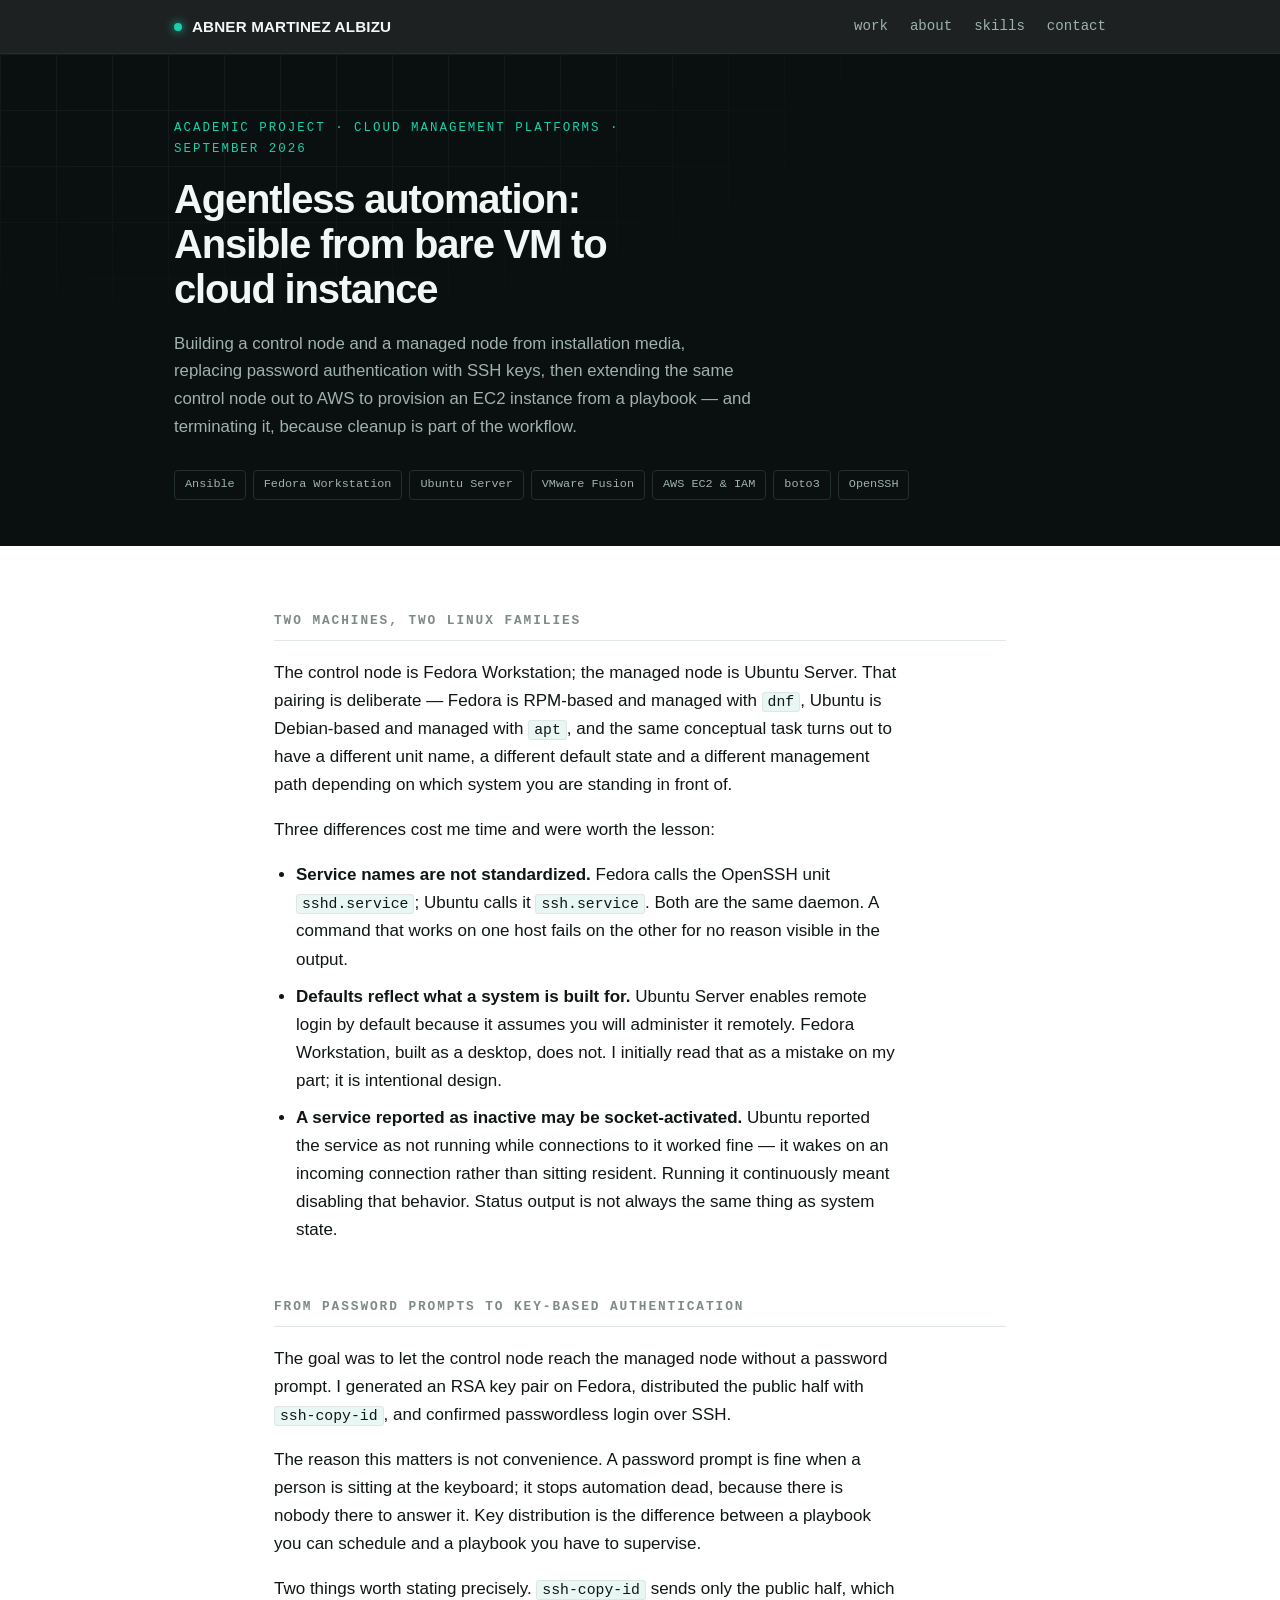
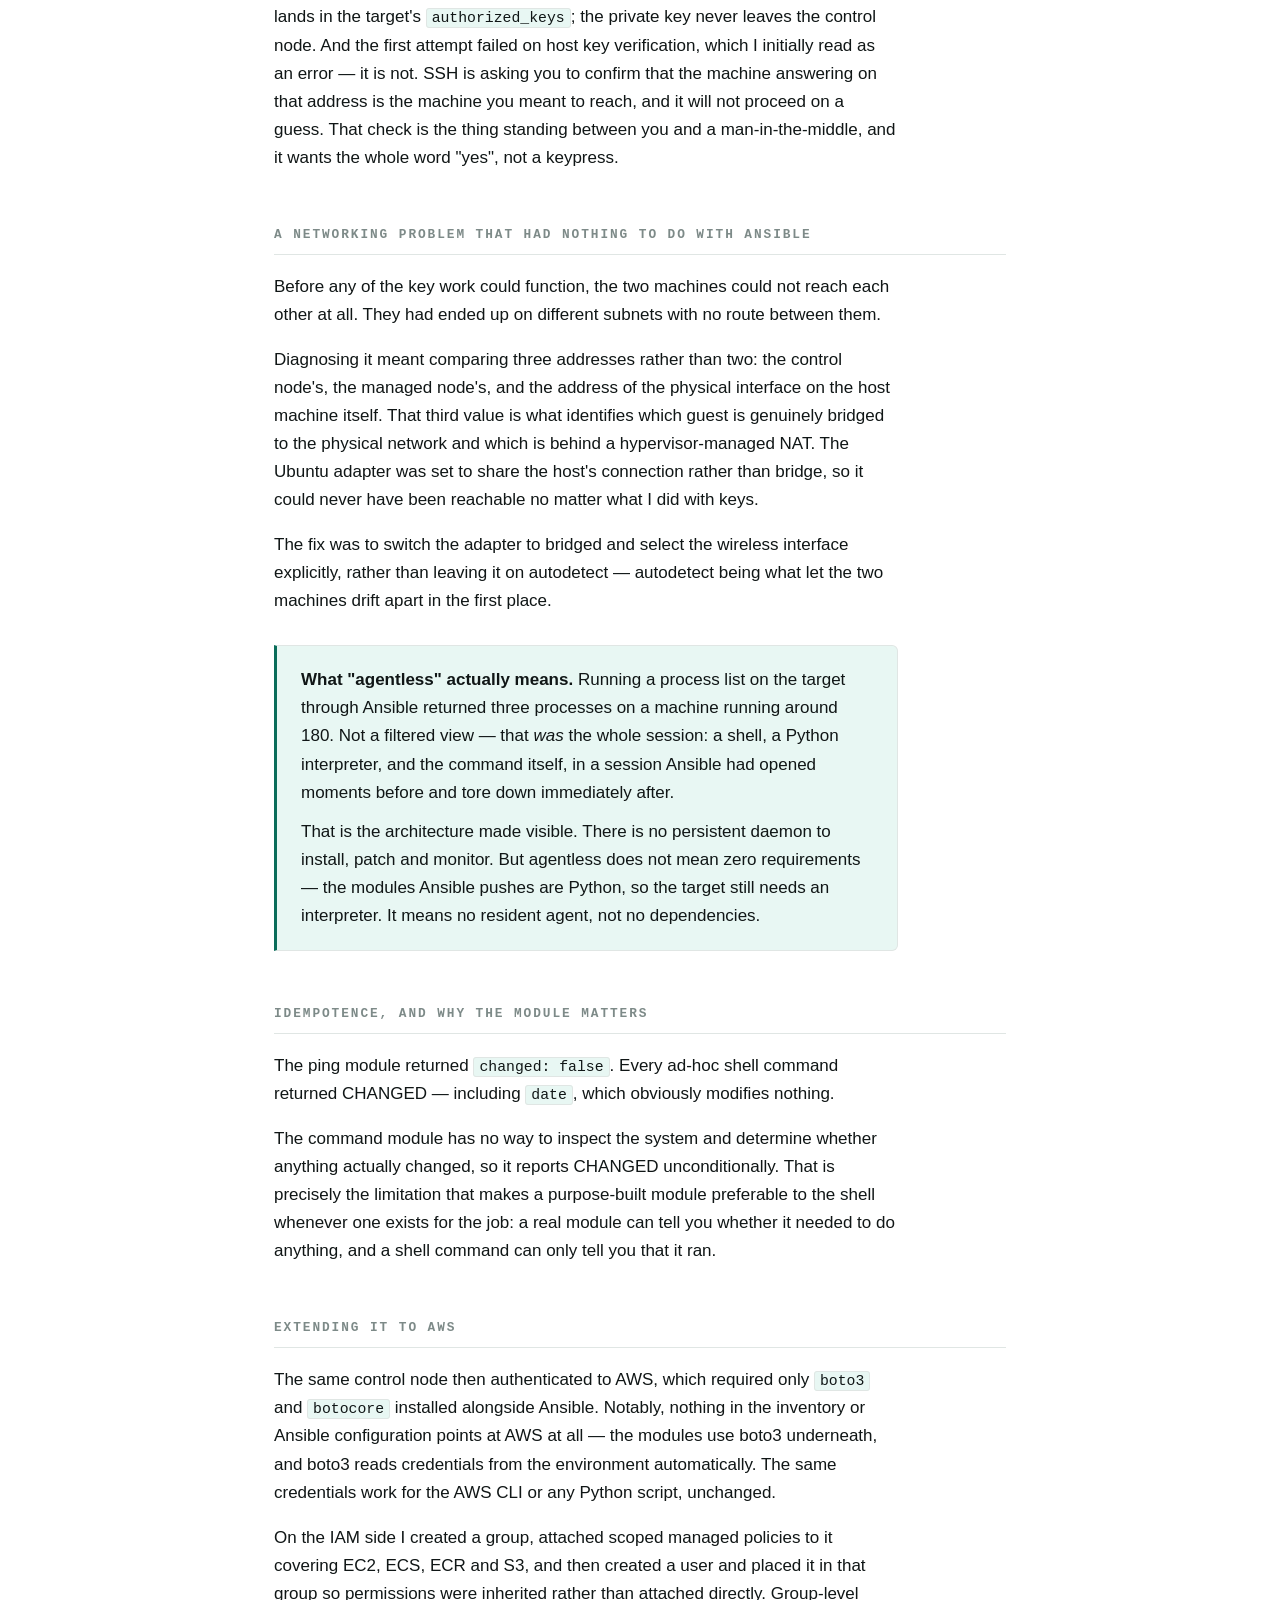
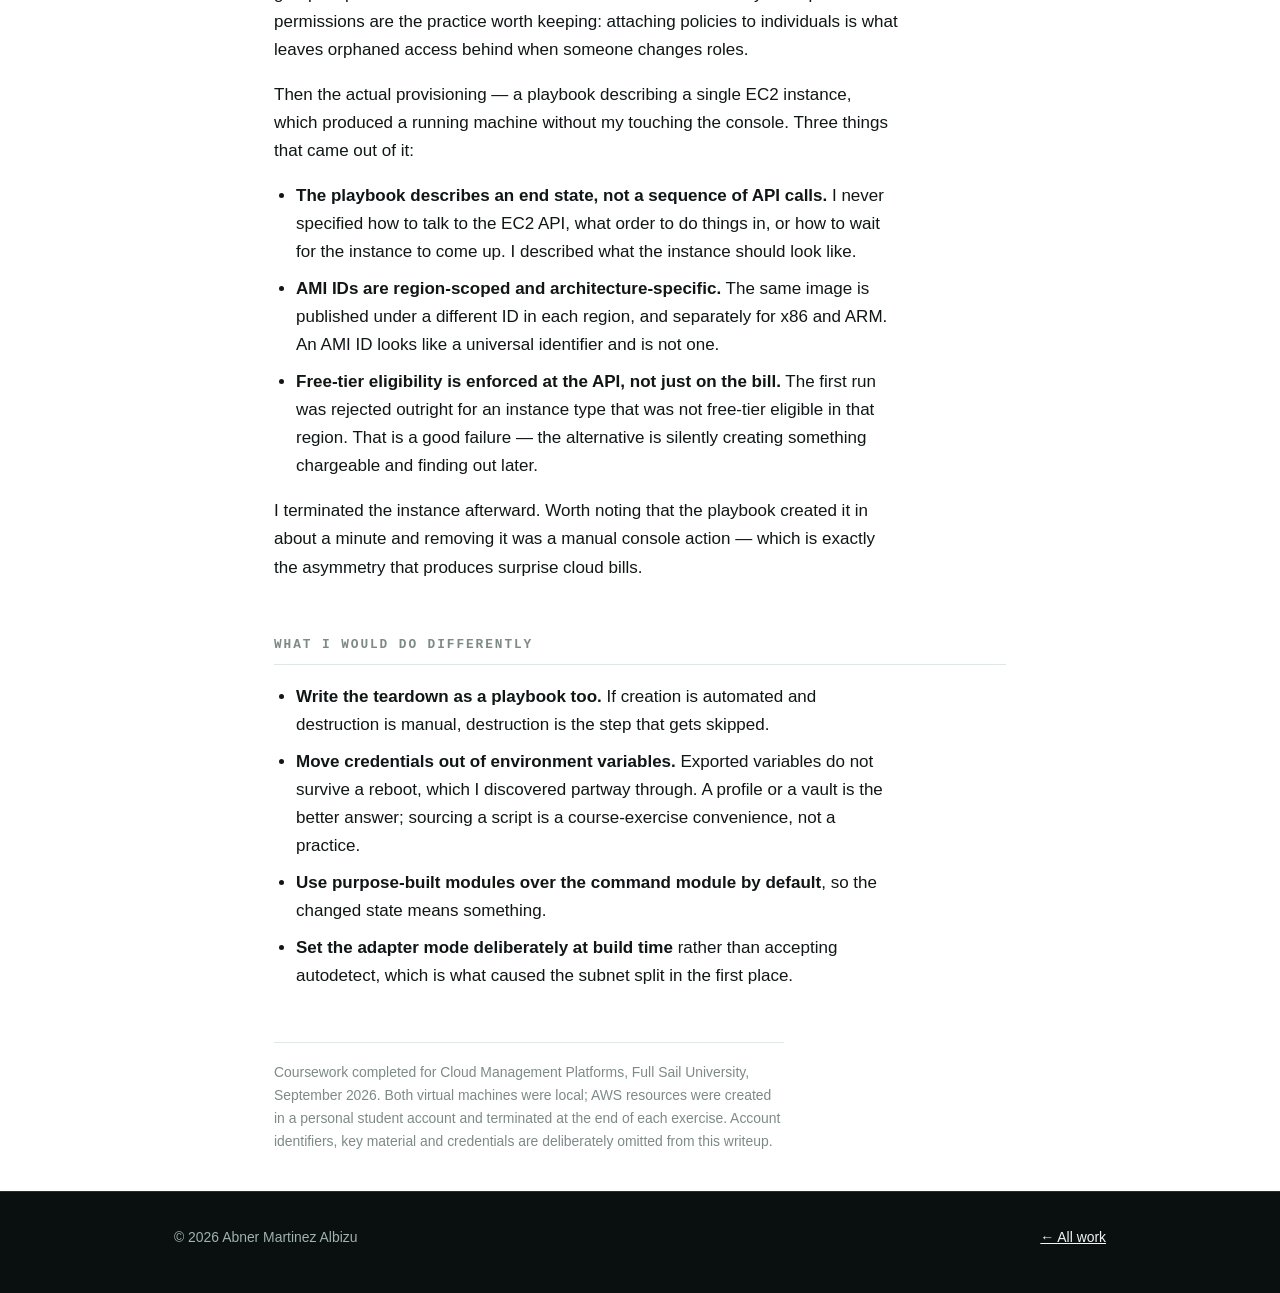
==== commit 616e800a: "Full name and Proton email" ====
--- a/projects/ansible-aws-automation.html
+++ b/projects/ansible-aws-automation.html
@@ -3,8 +3,9 @@
 <head>
 <meta charset="utf-8">
 <meta name="viewport" content="width=device-width, initial-scale=1">
-<title>Agentless automation with Ansible — Abner Martinez</title>
+<title>Agentless automation with Ansible — Abner Martinez Albizu</title>
 <meta name="description" content="Building an Ansible control node and managed node, moving to key-based authentication, and provisioning AWS EC2 from a playbook.">
+<link rel="icon" href="../favicon.svg" type="image/svg+xml">
 <link rel="stylesheet" href="../style.css">
 </head>
 <body>
@@ -12,7 +13,7 @@
 
 <div class="topbar">
   <div class="wrap">
-    <a class="brand" href="../index.html"><span class="dot"></span>ABNER MARTINEZ</a>
+    <a class="brand" href="../index.html"><span class="dot"></span>ABNER MARTINEZ ALBIZU</a>
     <nav>
       <a href="../index.html#work">work</a>
       <a href="../index.html#about">about</a>
@@ -112,7 +113,7 @@
 
 <footer class="site-foot">
   <div class="wrap">
-    <span>&copy; 2026 Abner D. Martinez</span>
+    <span>&copy; 2026 Abner Martinez Albizu</span>
     <span><a href="../index.html">&larr; All work</a></span>
   </div>
 </footer>
--- a/style.css
+++ b/style.css
@@ -391,6 +391,10 @@
   border-radius: 3px; padding: 1px 5px;
 }
 
+pre { margin: 22px 0 26px; padding: 14px 16px; overflow-x: auto; max-width: 100%;
+  background: var(--accent-wash); border: 1px solid var(--rule); border-radius: 6px; line-height: 1.5; }
+pre code { background: none; border: 0; padding: 0; font-size: .82rem; white-space: pre; }
+
 .table-scroll { overflow-x: auto; margin: 26px 0; max-width: 100%; }
 table { border-collapse: collapse; font-size: 0.93rem; min-width: 380px; }
 th, td { text-align: left; padding: 10px 20px 10px 0; border-bottom: 1px solid var(--rule); }
@@ -420,3 +424,23 @@
   section { padding-block: 54px; }
   .metrics div { padding: 18px 18px 22px 0; }
 }
+
+/* ---- evidence: figures and downloads ---- */
+.figure { margin: 34px 0 38px; }
+.figure img { width: 100%; height: auto; border: 1px solid var(--rule); border-radius: 6px; background: var(--surface-alt); }
+.figure figcaption { margin-top: 10px; font-size: .86rem; line-height: 1.5; color: var(--ink-soft); max-width: var(--measure); }
+.figure-pair { display: grid; grid-template-columns: 1fr 1fr; gap: 12px; }
+.figure-pair .label { display: block; margin-bottom: 6px; font-family: var(--mono); font-size: .74rem; letter-spacing: .04em; text-transform: uppercase; color: var(--ink-faint); }
+.figure.doc a { display: block; max-width: 460px; }
+.figure.doc img { box-shadow: 0 6px 24px rgba(0,0,0,.08); }
+@media (max-width: 640px) { .figure-pair { grid-template-columns: 1fr; } }
+
+.download { display: flex; flex-wrap: wrap; align-items: center; justify-content: space-between; gap: 14px 20px;
+  margin: 0 0 48px; padding: 16px 18px; border: 1px solid var(--rule); border-left: 3px solid var(--accent-ink);
+  border-radius: 6px; background: var(--accent-wash); }
+.download p { margin: 0; }
+.download .what { font-weight: 600; color: var(--ink); }
+.download .fine { margin-top: 3px; font-size: .84rem; color: var(--ink-soft); }
+.download .btn { flex: none; font-family: var(--mono); font-size: .82rem; padding: 9px 14px; border-radius: 4px;
+  background: var(--ink); color: var(--bg); text-decoration: none; }
+.download .btn:hover, .download .btn:focus-visible { background: var(--accent-ink); color: #fff; }
